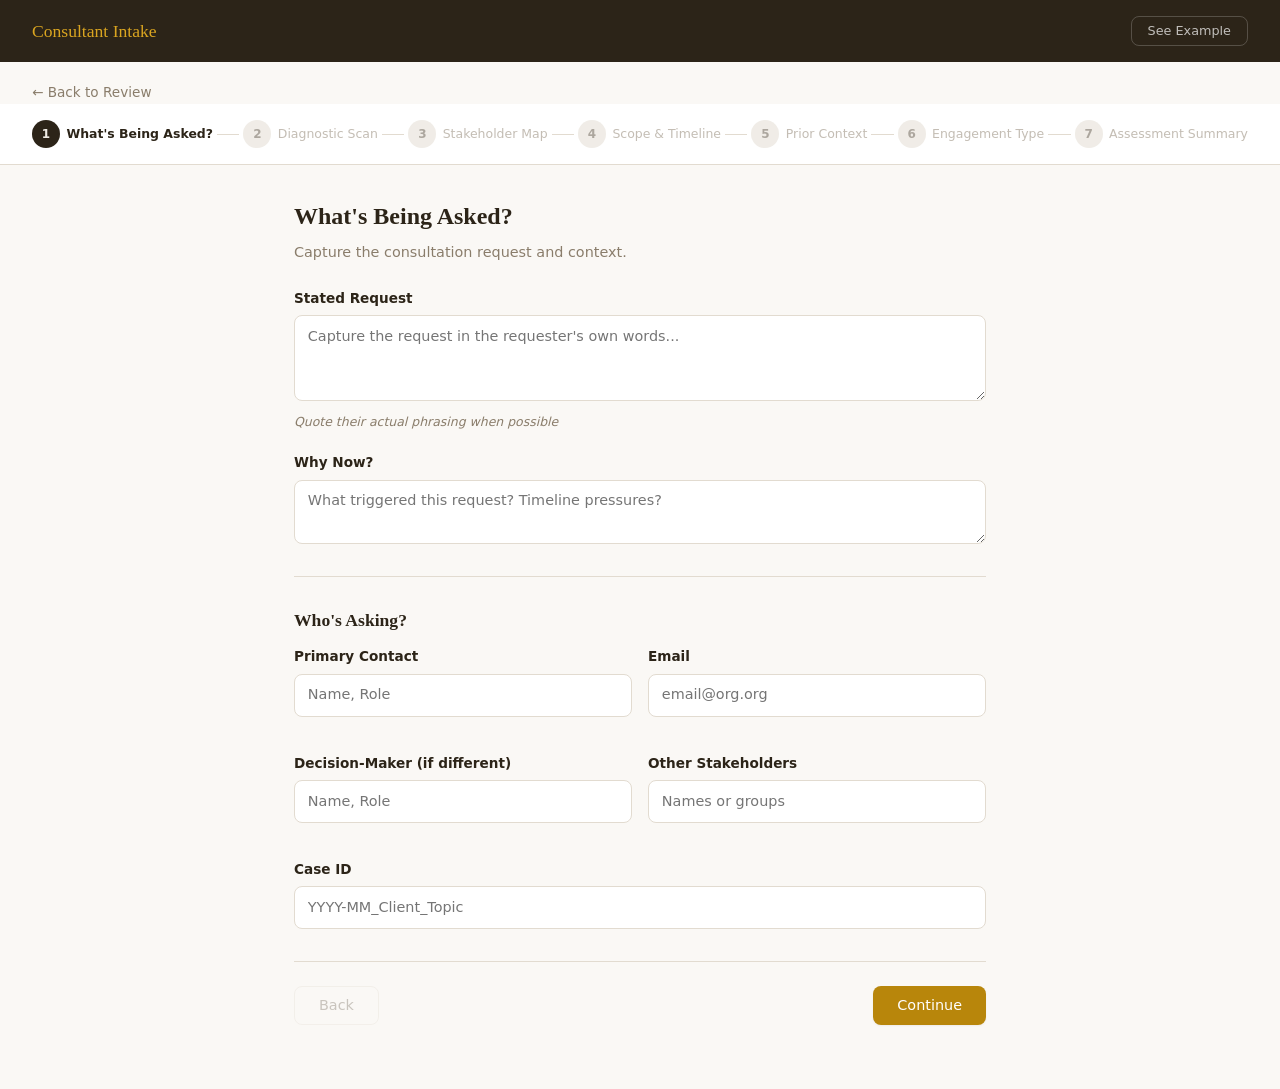
==== intake.html @ dc06e8b0 "feat: ethics consultation request portal – 4-page static demo Client-facing request portal with AI-a" ====
<!DOCTYPE html>
<html lang="en">
<head>
<meta charset="UTF-8">
<meta name="viewport" content="width=device-width, initial-scale=1.0">
<title>Consultant Intake &mdash; Ethics Consultation Service</title>
<style>
/* ═══════════════════════════════════════════════
   CONSULTANT INTAKE – Stone/Goldenrod palette
   Distinct from the client-facing navy/amber.
   This is the consultant's internal tool.
   ═══════════════════════════════════════════════ */

:root {
  --font-heading: Georgia, 'Times New Roman', serif;
  --font-body: system-ui, -apple-system, 'Segoe UI', Roboto, 'Helvetica Neue', sans-serif;
  --stone-50: #faf8f5;
  --stone-100: #f0ece4;
  --stone-200: #e2dbd0;
  --stone-300: #c9bfaf;
  --stone-400: #a99c88;
  --stone-500: #8a7d6b;
  --ink: #2c2418;
  --ink-light: #5c5040;
  --ink-muted: #8a7d6b;
  --gold: #b8860b;
  --gold-hover: #9a7009;
  --gold-light: #daa520;
  --gold-bg: #fdf8ef;
  --gold-border: #e8d5a8;
  --success: #4a7c59;
  --success-bg: #eef5f0;
  --warn: #9c6c28;
  --warn-bg: #fef9f0;
  --error: #9c3a3a;
  --border: #e2dbd0;
  --surface: #f5f0e8;
  --paper: #ffffff;
  --shadow-sm: 0 1px 2px rgba(44,36,24,0.06);
  --shadow-md: 0 4px 12px rgba(44,36,24,0.08);
  --shadow-lg: 0 8px 24px rgba(44,36,24,0.12);
  --radius: 8px;
  --radius-lg: 12px;
  --transition: 0.2s ease;
}

*, *::before, *::after { margin: 0; padding: 0; box-sizing: border-box; }
html { font-size: 16px; -webkit-font-smoothing: antialiased; text-rendering: optimizeLegibility; }
body { font-family: var(--font-body); background: var(--stone-50); color: var(--ink); line-height: 1.6; }
::selection { background: var(--gold-light); color: var(--ink); }

/* Top Bar */
.top-bar {
  background: var(--ink);
  padding: 1rem 2rem;
  display: flex;
  align-items: center;
  justify-content: space-between;
  position: sticky;
  top: 0;
  z-index: 100;
}
.top-bar h1 {
  font-family: var(--font-heading);
  font-size: 1.1rem;
  color: var(--gold-light);
  font-weight: 400;
}
.top-bar .actions { display: flex; gap: 0.5rem; }
.btn-ghost-i {
  background: transparent;
  border: 1px solid rgba(255,255,255,0.2);
  color: rgba(255,255,255,0.7);
  padding: 0.4rem 1rem;
  border-radius: var(--radius);
  font-family: var(--font-body);
  font-size: 0.8rem;
  cursor: pointer;
  transition: all var(--transition);
}
.btn-ghost-i:hover { background: rgba(255,255,255,0.1); color: #fff; }

/* Breadcrumb back link */
.back-link {
  display: inline-flex;
  align-items: center;
  gap: 0.3rem;
  color: var(--ink-muted);
  font-size: 0.85rem;
  text-decoration: none;
  margin: 1.25rem 2rem 0;
  transition: color var(--transition);
}
.back-link:hover { color: var(--ink); }

/* Stepper */
.stepper-wrap {
  background: var(--paper);
  border-bottom: 1px solid var(--border);
  padding: 0 2rem;
  overflow-x: auto;
}
.stepper {
  display: flex;
  align-items: center;
  justify-content: center;
  padding: 1rem 0;
  gap: 0;
}
.step-indicator {
  display: flex;
  align-items: center;
  gap: 0.4rem;
  opacity: 0.5;
  cursor: default;
  white-space: nowrap;
}
.step-indicator.visited { opacity: 0.8; cursor: pointer; }
.step-indicator.active { opacity: 1; }
.step-num {
  width: 28px;
  height: 28px;
  border-radius: 50%;
  background: var(--stone-200);
  color: var(--ink-light);
  font-size: 0.75rem;
  font-weight: 600;
  display: flex;
  align-items: center;
  justify-content: center;
  transition: all var(--transition);
}
.step-indicator.active .step-num { background: var(--gold); color: #fff; }
.step-indicator.visited .step-num { background: var(--ink); color: var(--stone-100); }
.step-label { font-size: 0.78rem; color: var(--ink-muted); }
.step-indicator.active .step-label { color: var(--ink); font-weight: 600; }
.step-connector { width: 24px; height: 1px; background: var(--stone-200); margin: 0 0.25rem; }

/* Main */
.main {
  max-width: 740px;
  margin: 0 auto;
  padding: 2rem 1.5rem 4rem;
}

/* Step Panels */
.step-panel { display: none; }
.step-panel.active { display: block; animation: fadeIn 0.3s ease; }
@keyframes fadeIn { from { opacity: 0; transform: translateY(8px); } to { opacity: 1; transform: translateY(0); } }

.step-title {
  font-family: var(--font-heading);
  font-size: 1.5rem;
  color: var(--ink);
  margin-bottom: 0.3rem;
}
.step-subtitle {
  font-size: 0.9rem;
  color: var(--ink-muted);
  margin-bottom: 1.5rem;
}

/* Pre-fill indicator */
.prefill-badge {
  display: inline-flex;
  align-items: center;
  gap: 0.3rem;
  background: var(--gold-bg);
  border: 1px solid var(--gold-border);
  color: var(--warn);
  font-size: 0.72rem;
  font-weight: 600;
  padding: 0.2rem 0.6rem;
  border-radius: 100px;
  margin-bottom: 1rem;
}

/* Form Elements */
.field-group { margin-bottom: 1.25rem; }
.field-group:last-child { margin-bottom: 0; }
.field-group label {
  display: block;
  font-size: 0.85rem;
  font-weight: 600;
  color: var(--ink);
  margin-bottom: 0.35rem;
}
.hint {
  font-size: 0.78rem;
  color: var(--ink-muted);
  margin-top: 0.25rem;
  font-style: italic;
}
input[type="text"], input[type="email"], input[type="date"], textarea, select {
  width: 100%;
  padding: 0.6rem 0.8rem;
  border: 1.5px solid var(--border);
  border-radius: var(--radius);
  font-family: var(--font-body);
  font-size: 0.9rem;
  color: var(--ink);
  background: var(--paper);
  transition: all var(--transition);
  line-height: 1.5;
}
input:focus, textarea:focus { outline: none; border-color: var(--gold); box-shadow: 0 0 0 3px rgba(184,134,11,0.12); }
textarea { resize: vertical; }
.field-row { display: grid; grid-template-columns: repeat(2, 1fr); gap: 1rem; }
.divider { border: none; border-top: 1px solid var(--border); margin: 1.5rem 0; }
.section-header {
  font-family: var(--font-heading);
  font-size: 1.1rem;
  color: var(--ink);
  margin: 1.8rem 0 0.8rem;
}

/* Check Items */
.check-group { display: flex; flex-direction: column; gap: 0.4rem; }
.check-item {
  display: flex;
  gap: 0.75rem;
  align-items: flex-start;
  padding: 0.75rem;
  border: 1px solid var(--border);
  border-radius: var(--radius);
  background: var(--paper);
}
.check-item input[type="checkbox"] { margin-top: 0.25rem; accent-color: var(--gold); }
.check-label { flex: 1; }
.check-title { font-weight: 600; font-size: 0.9rem; display: block; }
.check-desc { font-size: 0.8rem; color: var(--ink-muted); display: block; margin-top: 0.15rem; }

/* Cards */
.card-grid { display: grid; grid-template-columns: repeat(2, 1fr); gap: 0.75rem; margin-bottom: 1.25rem; }
.card-i {
  background: var(--paper);
  border: 2px solid var(--border);
  border-radius: var(--radius);
  padding: 1rem;
  cursor: pointer;
  transition: all var(--transition);
  text-align: center;
}
.card-i:hover { border-color: var(--gold); background: var(--gold-bg); }
.card-i.selected { border-color: var(--gold); background: var(--gold-bg); box-shadow: 0 0 0 3px rgba(184,134,11,0.12); }
.card-i-icon { font-size: 1.3rem; margin-bottom: 0.3rem; }
.card-i-title { font-size: 0.9rem; font-weight: 600; }
.card-i-desc { font-size: 0.78rem; color: var(--ink-muted); margin-top: 0.2rem; }

/* Urgency */
.urgency-options { display: flex; gap: 0.5rem; }
.urgency-option {
  flex: 1;
  padding: 0.75rem;
  border: 2px solid var(--border);
  border-radius: var(--radius);
  text-align: center;
  cursor: pointer;
  transition: all var(--transition);
}
.urgency-option:hover { border-color: var(--gold); }
.urgency-option.selected { border-color: var(--gold); background: var(--gold-bg); }
.urgency-label { font-weight: 600; font-size: 0.85rem; }
.urgency-time { font-size: 0.78rem; color: var(--ink-muted); }

/* Stakeholder Entries */
.stakeholder-entry {
  display: grid;
  grid-template-columns: 1fr 1fr;
  gap: 0.75rem;
  margin-bottom: 0.75rem;
}
.add-btn {
  background: transparent;
  border: 1px dashed var(--border);
  color: var(--ink-muted);
  padding: 0.5rem 1rem;
  border-radius: var(--radius);
  font-family: var(--font-body);
  font-size: 0.8rem;
  cursor: pointer;
  transition: all var(--transition);
}
.add-btn:hover { border-color: var(--gold); color: var(--ink); }

/* Nav Buttons */
.nav-buttons {
  display: flex;
  justify-content: space-between;
  margin-top: 2rem;
  padding-top: 1.5rem;
  border-top: 1px solid var(--border);
}
.btn-prev, .btn-next {
  padding: 0.65rem 1.5rem;
  border-radius: var(--radius);
  font-family: var(--font-body);
  font-size: 0.9rem;
  font-weight: 500;
  cursor: pointer;
  transition: all var(--transition);
  border: none;
}
.btn-prev {
  background: transparent;
  border: 1.5px solid var(--border);
  color: var(--ink-light);
}
.btn-prev:hover { border-color: var(--ink-light); color: var(--ink); }
.btn-prev:disabled { opacity: 0.3; cursor: default; }
.btn-next {
  background: var(--gold);
  color: #fff;
  box-shadow: var(--shadow-sm);
}
.btn-next:hover { background: var(--gold-hover); box-shadow: var(--shadow-md); }

/* Summary */
.summary-block-i {
  background: var(--paper);
  border: 1px solid var(--border);
  border-radius: var(--radius);
  padding: 1rem 1.25rem;
  margin-bottom: 0.75rem;
}
.summary-block-i h3 {
  font-family: var(--font-heading);
  font-size: 0.9rem;
  color: var(--gold);
  margin-bottom: 0.6rem;
  padding-bottom: 0.4rem;
  border-bottom: 1px solid var(--stone-100);
}
.summary-row-i { display: flex; padding: 0.3rem 0; font-size: 0.85rem; line-height: 1.5; }
.summary-label-i { flex: 0 0 160px; color: var(--ink-muted); font-weight: 500; }
.summary-value-i { color: var(--ink); flex: 1; }
.summary-note-i { font-size: 0.85rem; color: var(--ink); line-height: 1.5; margin-top: 0.3rem; white-space: pre-wrap; }
.summary-actions-i { display: flex; gap: 0.75rem; margin-top: 1.5rem; }
.btn-print-i {
  padding: 0.6rem 1.5rem;
  background: var(--ink);
  color: var(--paper);
  border: none;
  border-radius: var(--radius);
  font-size: 0.9rem;
  font-family: var(--font-body);
  cursor: pointer;
  font-weight: 500;
  transition: all var(--transition);
}
.btn-print-i:hover { background: var(--ink-light); }

/* Responsive */
@media (max-width: 768px) {
  .top-bar { padding: 0.75rem 1rem; }
  .stepper-wrap { padding: 0 1rem; }
  .step-label { display: none; }
  .main { padding: 1.5rem 1rem 3rem; }
  .field-row { grid-template-columns: 1fr; }
  .card-grid { grid-template-columns: 1fr; }
  .urgency-options { flex-direction: column; }
  .stakeholder-entry { grid-template-columns: 1fr; }
}
@media (max-width: 375px) {
  .top-bar { flex-direction: column; gap: 0.5rem; align-items: flex-start; }
  .nav-buttons { flex-direction: column; gap: 0.75rem; }
  .btn-prev, .btn-next { width: 100%; text-align: center; }
}
@media print {
  body { background: white; }
  .top-bar, .stepper-wrap, .nav-buttons, .summary-actions-i, .btn-ghost-i, .back-link, .prefill-badge { display: none !important; }
  .main { max-width: 100%; padding: 0; }
  .step-panel { display: none !important; }
  .step-panel[data-step="7"] { display: block !important; }
  .summary-block-i { border: 1px solid #ccc; break-inside: avoid; page-break-inside: avoid; }
}
</style>
</head>
<body>

<!-- Top Bar -->
<div class="top-bar">
  <h1>Consultant Intake</h1>
  <div class="actions">
    <button class="btn-ghost-i" id="btn-example">See Example</button>
    <button class="btn-ghost-i" id="btn-clear" style="display:none">Clear</button>
  </div>
</div>

<!-- Back Link -->
<a href="review.html" class="back-link">&larr; Back to Review</a>

<!-- Stepper -->
<div class="stepper-wrap">
  <div class="stepper" id="stepper"></div>
</div>

<!-- Main -->
<div class="main">

  <!-- STEP 1: What's Being Asked? -->
  <div class="step-panel" data-step="1">
    <h2 class="step-title">What's Being Asked?</h2>
    <p class="step-subtitle">Capture the consultation request and context.</p>
    <div id="prefill-1"></div>

    <div class="field-group">
      <label for="stated-request">Stated Request</label>
      <textarea id="stated-request" rows="3" placeholder="Capture the request in the requester's own words..."></textarea>
      <p class="hint">Quote their actual phrasing when possible</p>
    </div>
    <div class="field-group">
      <label for="why-now">Why Now?</label>
      <textarea id="why-now" rows="2" placeholder="What triggered this request? Timeline pressures?"></textarea>
    </div>

    <hr class="divider">
    <h3 class="section-header">Who's Asking?</h3>

    <div class="field-row" style="margin-bottom:1rem">
      <div class="field-group">
        <label for="primary-name">Primary Contact</label>
        <input type="text" id="primary-name" placeholder="Name, Role">
      </div>
      <div class="field-group">
        <label for="primary-email">Email</label>
        <input type="email" id="primary-email" placeholder="email@org.org">
      </div>
    </div>
    <div class="field-row" style="margin-bottom:1rem">
      <div class="field-group">
        <label for="decision-maker">Decision-Maker (if different)</label>
        <input type="text" id="decision-maker" placeholder="Name, Role">
      </div>
      <div class="field-group">
        <label for="other-stakeholders">Other Stakeholders</label>
        <input type="text" id="other-stakeholders" placeholder="Names or groups">
      </div>
    </div>
    <div class="field-group">
      <label for="case-id">Case ID</label>
      <input type="text" id="case-id" placeholder="YYYY-MM_Client_Topic">
    </div>
  </div>

  <!-- STEP 2: Diagnostic Scan -->
  <div class="step-panel" data-step="2">
    <h2 class="step-title">Diagnostic Scan</h2>
    <p class="step-subtitle">Apply the 6-problem framework. Check each that applies, then add notes.</p>

    <div class="check-group">
      <div class="check-item">
        <input type="checkbox" id="diag-meta">
        <div class="check-label">
          <span class="check-title">Meta-Concept</span>
          <span class="check-desc">What does X mean here? Are key terms clearly defined?</span>
          <textarea id="diag-meta-notes" rows="2" placeholder="What concepts need clarification?" style="margin-top:0.5rem"></textarea>
        </div>
      </div>
      <div class="check-item">
        <input type="checkbox" id="diag-complexity">
        <div class="check-label">
          <span class="check-title">Complexity</span>
          <span class="check-desc">What tensions exist? Multiple values pulling in different directions?</span>
          <textarea id="diag-complexity-notes" rows="2" placeholder="What tensions are present?" style="margin-top:0.5rem"></textarea>
        </div>
      </div>
      <div class="check-item">
        <input type="checkbox" id="diag-definition">
        <div class="check-label">
          <span class="check-title">Definition</span>
          <span class="check-desc">How do we operationalize this? What does "good" look like?</span>
          <textarea id="diag-definition-notes" rows="2" placeholder="What needs to be operationalized?" style="margin-top:0.5rem"></textarea>
        </div>
      </div>
      <div class="check-item">
        <input type="checkbox" id="diag-downselect">
        <div class="check-label">
          <span class="check-title">Down-Selection</span>
          <span class="check-desc">Which approach should be pursued? What are the options?</span>
          <textarea id="diag-downselect-notes" rows="2" placeholder="What options exist?" style="margin-top:0.5rem"></textarea>
        </div>
      </div>
      <div class="check-item">
        <input type="checkbox" id="diag-perspective">
        <div class="check-label">
          <span class="check-title">Multiple-Perspective</span>
          <span class="check-desc">Whose interests are at stake? Who sees it differently?</span>
          <textarea id="diag-perspective-notes" rows="2" placeholder="Whose interests are at stake?" style="margin-top:0.5rem"></textarea>
        </div>
      </div>
      <div class="check-item">
        <input type="checkbox" id="diag-learning">
        <div class="check-label">
          <span class="check-title">Learning</span>
          <span class="check-desc">What don't we know yet? What questions remain?</span>
          <textarea id="diag-learning-notes" rows="2" placeholder="What needs to be investigated?" style="margin-top:0.5rem"></textarea>
        </div>
      </div>
    </div>
  </div>

  <!-- STEP 3: Stakeholder Map -->
  <div class="step-panel" data-step="3">
    <h2 class="step-title">Stakeholder Map</h2>
    <p class="step-subtitle">Who has a stake in this situation?</p>
    <div id="prefill-3"></div>

    <h3 class="section-header" style="margin-top:0">Primary Stakeholders</h3>
    <div id="primary-stakeholders">
      <div class="stakeholder-entry">
        <div class="field-group"><label>Name / Group</label><input type="text" class="sh-primary-name" placeholder="Who?"></div>
        <div class="field-group"><label>Interest / Stake</label><input type="text" class="sh-primary-interest" placeholder="What do they care about?"></div>
      </div>
      <div class="stakeholder-entry">
        <div class="field-group"><label>Name / Group</label><input type="text" class="sh-primary-name" placeholder="Who?"></div>
        <div class="field-group"><label>Interest / Stake</label><input type="text" class="sh-primary-interest" placeholder="What do they care about?"></div>
      </div>
    </div>
    <button class="add-btn" onclick="addPrimaryStakeholder()">+ Add stakeholder</button>

    <h3 class="section-header">Secondary / Affected Parties</h3>
    <div id="secondary-stakeholders">
      <div class="stakeholder-entry">
        <div class="field-group"><label>Name / Group</label><input type="text" class="sh-secondary-name" placeholder="Who?"></div>
        <div class="field-group"><label>Interest / Stake</label><input type="text" class="sh-secondary-interest" placeholder="What do they care about?"></div>
      </div>
      <div class="stakeholder-entry">
        <div class="field-group"><label>Name / Group</label><input type="text" class="sh-secondary-name" placeholder="Who?"></div>
        <div class="field-group"><label>Interest / Stake</label><input type="text" class="sh-secondary-interest" placeholder="What do they care about?"></div>
      </div>
    </div>

    <h3 class="section-header">Missing Voices</h3>
    <div class="check-group" style="margin-bottom:1rem">
      <div class="check-item">
        <input type="checkbox" id="mv-lmic"><div class="check-label"><span class="check-title">LMIC researchers / partners</span></div>
      </div>
      <div class="check-item">
        <input type="checkbox" id="mv-community"><div class="check-label"><span class="check-title">Community members / participants</span></div>
      </div>
      <div class="check-item">
        <input type="checkbox" id="mv-junior"><div class="check-label"><span class="check-title">Junior / early-career researchers</span></div>
      </div>
      <div class="check-item">
        <input type="checkbox" id="mv-funders"><div class="check-label"><span class="check-title">Funders / institutional leadership</span></div>
      </div>
    </div>
    <div class="field-group">
      <label for="mv-notes">Missing voices notes</label>
      <textarea id="mv-notes" rows="2" placeholder="Who else should be heard?"></textarea>
    </div>
  </div>

  <!-- STEP 4: Scope & Timeline -->
  <div class="step-panel" data-step="4">
    <h2 class="step-title">Scope &amp; Timeline</h2>
    <p class="step-subtitle">Define boundaries and pace.</p>

    <div class="field-group">
      <label for="in-scope">In Scope</label>
      <textarea id="in-scope" rows="3" placeholder="What will this consultation address?"></textarea>
    </div>
    <div class="field-group">
      <label for="out-scope">Out of Scope</label>
      <textarea id="out-scope" rows="2" placeholder="What is explicitly excluded?"></textarea>
    </div>

    <hr class="divider">
    <h3 class="section-header">Key Dates</h3>
    <div class="field-row" style="margin-bottom:0.75rem">
      <div class="field-group"><label for="ms-consult">Initial Consultation</label><input type="date" id="ms-consult"></div>
      <div class="field-group"><label for="ms-draft">Draft Due</label><input type="date" id="ms-draft"></div>
    </div>
    <div class="field-row" style="margin-bottom:1rem">
      <div class="field-group"><label for="ms-final">Final Delivery</label><input type="date" id="ms-final"></div>
      <div class="field-group"><label for="ms-deadline">Decision Deadline</label><input type="date" id="ms-deadline"></div>
    </div>

    <h3 class="section-header">Urgency</h3>
    <div class="urgency-options" id="urgency-options">
      <div class="urgency-option" data-urgency="urgent" onclick="selectUrgency(this)">
        <div class="urgency-label">Urgent</div>
        <div class="urgency-time">Within 1 week</div>
      </div>
      <div class="urgency-option" data-urgency="standard" onclick="selectUrgency(this)">
        <div class="urgency-label">Standard</div>
        <div class="urgency-time">2&ndash;4 weeks</div>
      </div>
      <div class="urgency-option" data-urgency="flexible" onclick="selectUrgency(this)">
        <div class="urgency-label">Flexible</div>
        <div class="urgency-time">No hard deadline</div>
      </div>
    </div>
  </div>

  <!-- STEP 5: Prior Context -->
  <div class="step-panel" data-step="5">
    <h2 class="step-title">Prior Context</h2>
    <p class="step-subtitle">What already exists that's relevant?</p>
    <div id="prefill-5"></div>

    <div class="check-group" style="margin-bottom:1.25rem">
      <div class="check-item">
        <input type="checkbox" id="pc-prior"><div class="check-label"><span class="check-title">Prior consultations on this topic</span>
        <textarea id="pc-prior-notes" rows="2" placeholder="Details..." style="margin-top:0.4rem"></textarea></div>
      </div>
      <div class="check-item">
        <input type="checkbox" id="pc-policies"><div class="check-label"><span class="check-title">Existing policies / guidance</span>
        <textarea id="pc-policies-notes" rows="2" placeholder="What exists?" style="margin-top:0.4rem"></textarea></div>
      </div>
      <div class="check-item">
        <input type="checkbox" id="pc-precedents"><div class="check-label"><span class="check-title">Precedents</span>
        <textarea id="pc-precedents-notes" rows="2" placeholder="Similar cases?" style="margin-top:0.4rem"></textarea></div>
      </div>
    </div>

    <h3 class="section-header">Key Documents</h3>
    <div id="key-documents">
      <div class="field-row" style="margin-bottom:0.75rem">
        <div class="field-group"><label>Document</label><input type="text" class="doc-name" placeholder="Document name"></div>
        <div class="field-group"><label>Location / Status</label><input type="text" class="doc-location" placeholder="Where to find it"></div>
      </div>
      <div class="field-row" style="margin-bottom:0.75rem">
        <div class="field-group"><label>Document</label><input type="text" class="doc-name" placeholder="Document name"></div>
        <div class="field-group"><label>Location / Status</label><input type="text" class="doc-location" placeholder="Where to find it"></div>
      </div>
    </div>
    <button class="add-btn" onclick="addDocument()">+ Add document</button>

    <hr class="divider">
    <h3 class="section-header">Expert Resources</h3>
    <div id="expert-resources">
      <div class="field-row" style="margin-bottom:0.75rem">
        <div class="field-group"><label>Expert</label><input type="text" class="expert-name" placeholder="Name, domain"></div>
        <div class="field-group"><label>Status</label><input type="text" class="expert-status" placeholder="Consulted? Available?"></div>
      </div>
    </div>
    <button class="add-btn" onclick="addExpert()">+ Add expert</button>
  </div>

  <!-- STEP 6: Engagement Type -->
  <div class="step-panel" data-step="6">
    <h2 class="step-title">Engagement Type</h2>
    <p class="step-subtitle">What kind of engagement does this request warrant?</p>

    <div class="card-grid" id="engagement-cards">
      <div class="card-i" data-engagement="full" onclick="selectEngagement(this)">
        <div class="card-i-icon">&#9670;</div>
        <div class="card-i-title">Full Consult</div>
        <div class="card-i-desc">5-phase process with formal deliverables.</div>
      </div>
      <div class="card-i" data-engagement="quick" onclick="selectEngagement(this)">
        <div class="card-i-icon">&#9656;</div>
        <div class="card-i-title">Quick Guidance</div>
        <div class="card-i-desc">Light-touch response, 1&ndash;2 pages.</div>
      </div>
      <div class="card-i" data-engagement="meeting" onclick="selectEngagement(this)">
        <div class="card-i-icon">&#9673;</div>
        <div class="card-i-title">Meeting Facilitation</div>
        <div class="card-i-desc">Structured discussion support.</div>
      </div>
      <div class="card-i" data-engagement="review" onclick="selectEngagement(this)">
        <div class="card-i-icon">&#9998;</div>
        <div class="card-i-title">Document Review</div>
        <div class="card-i-desc">Review and annotate existing drafts.</div>
      </div>
    </div>

    <div class="field-group">
      <label for="engagement-rationale">Rationale</label>
      <textarea id="engagement-rationale" rows="3" placeholder="Why this engagement type?"></textarea>
    </div>

    <hr class="divider">
    <h3 class="section-header">Expected Deliverables</h3>
    <div class="check-group">
      <div class="check-item"><input type="checkbox" id="del-memo"><div class="check-label"><span class="check-title">Guidance memo</span></div></div>
      <div class="check-item"><input type="checkbox" id="del-brief"><div class="check-label"><span class="check-title">Synthesis brief</span></div></div>
      <div class="check-item"><input type="checkbox" id="del-policy"><div class="check-label"><span class="check-title">Policy skeleton</span></div></div>
      <div class="check-item"><input type="checkbox" id="del-meeting"><div class="check-label"><span class="check-title">Meeting facilitation</span></div></div>
      <div class="check-item">
        <input type="checkbox" id="del-other">
        <div class="check-label">
          <span class="check-title">Other</span>
          <input type="text" id="del-other-text" placeholder="Specify..." style="margin-top:0.4rem">
        </div>
      </div>
    </div>
  </div>

  <!-- STEP 7: Assessment Summary -->
  <div class="step-panel" data-step="7">
    <h2 class="step-title">Assessment Summary</h2>
    <p class="step-subtitle">Auto-generated from your inputs. Review, then print or share.</p>
    <div id="summary-container"></div>
    <div class="summary-actions-i">
      <button class="btn-print-i" onclick="window.print()">Print Summary</button>
      <button class="btn-ghost-i" style="color:var(--ink-light);border-color:var(--border)" onclick="goToStep(1)">Edit Responses</button>
    </div>
  </div>

  <!-- Nav -->
  <div class="nav-buttons">
    <button class="btn-prev" id="btn-prev" onclick="prevStep()">Back</button>
    <button class="btn-next" id="btn-next" onclick="nextStep()">Continue</button>
  </div>
</div>

<script src="js/shared.js"></script>
<script src="js/intake.js"></script>
</body>
</html>
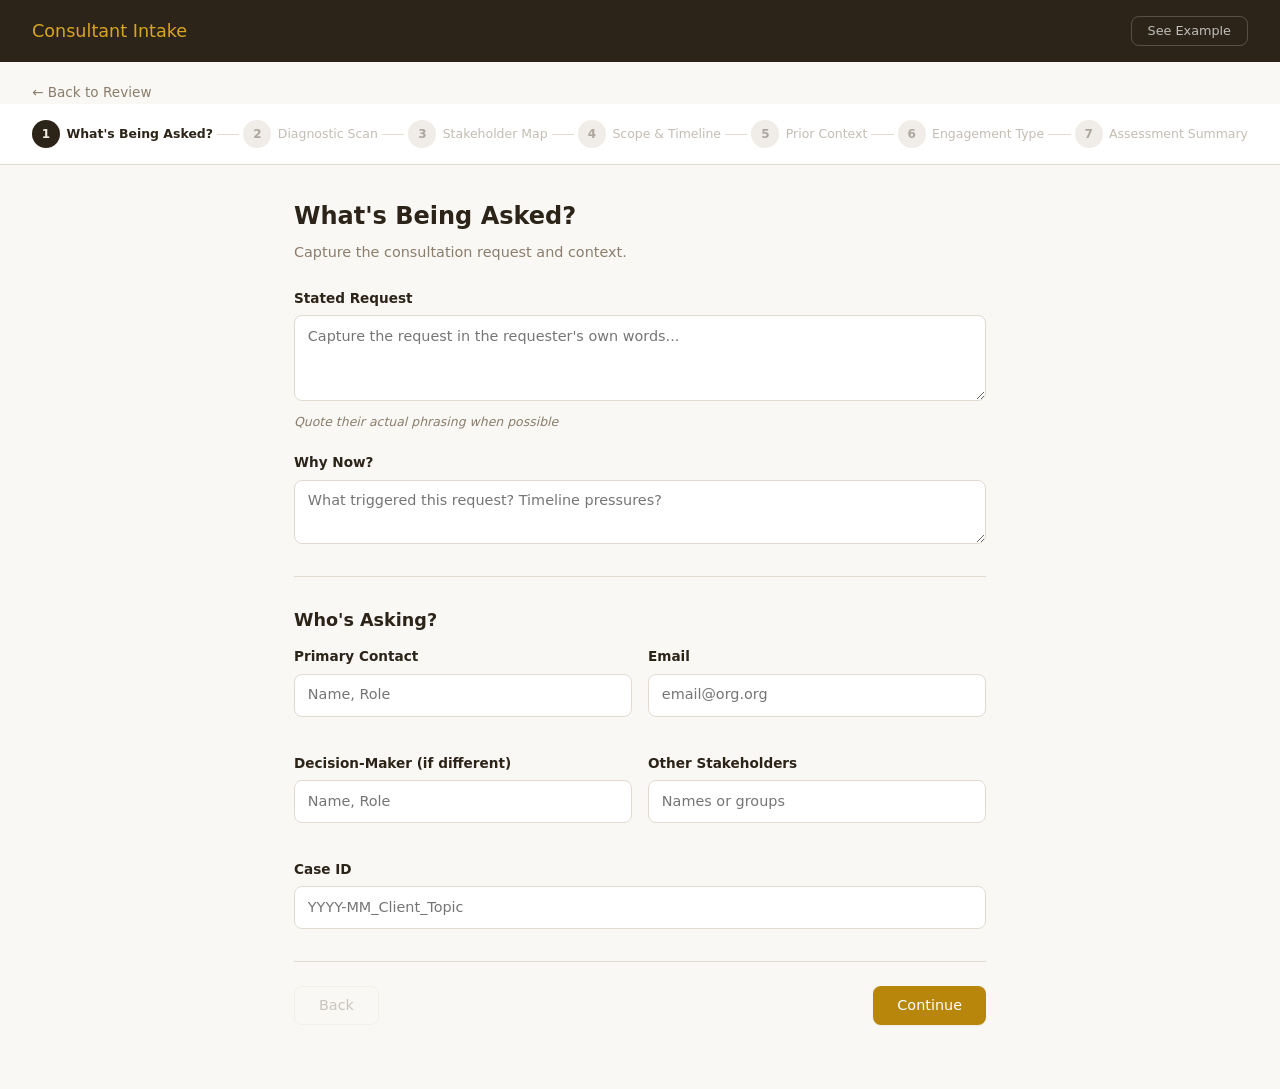
==== commit 9bda3ff3: "fix: human diagnostic labels, demo flow through intake Rename abstract framework labels to plain lan" ====
--- a/intake.html
+++ b/intake.html
@@ -3,6 +3,7 @@
 <head>
 <meta charset="UTF-8">
 <meta name="viewport" content="width=device-width, initial-scale=1.0">
+<link rel="icon" href="favicon.svg" type="image/svg+xml">
 <title>Consultant Intake &mdash; Ethics Consultation Service</title>
 <style>
 /* ═══════════════════════════════════════════════
@@ -12,7 +13,7 @@
    ═══════════════════════════════════════════════ */
 
 :root {
-  --font-heading: Georgia, 'Times New Roman', serif;
+  --font-heading: system-ui, -apple-system, 'Segoe UI', Roboto, 'Helvetica Neue', sans-serif;
   --font-body: system-ui, -apple-system, 'Segoe UI', Roboto, 'Helvetica Neue', sans-serif;
   --stone-50: #faf8f5;
   --stone-100: #f0ece4;
@@ -243,6 +244,7 @@
 }
 .card-i:hover { border-color: var(--gold); background: var(--gold-bg); }
 .card-i.selected { border-color: var(--gold); background: var(--gold-bg); box-shadow: 0 0 0 3px rgba(184,134,11,0.12); }
+.card-i:focus-visible { outline: none; border-color: var(--gold); box-shadow: 0 0 0 3px rgba(184,134,11,0.18); }
 .card-i-icon { font-size: 1.3rem; margin-bottom: 0.3rem; }
 .card-i-title { font-size: 0.9rem; font-weight: 600; }
 .card-i-desc { font-size: 0.78rem; color: var(--ink-muted); margin-top: 0.2rem; }
@@ -260,6 +262,7 @@
 }
 .urgency-option:hover { border-color: var(--gold); }
 .urgency-option.selected { border-color: var(--gold); background: var(--gold-bg); }
+.urgency-option:focus-visible { outline: none; border-color: var(--gold); box-shadow: 0 0 0 3px rgba(184,134,11,0.18); }
 .urgency-label { font-weight: 600; font-size: 0.85rem; }
 .urgency-time { font-size: 0.78rem; color: var(--ink-muted); }
 
@@ -446,45 +449,45 @@
   <!-- STEP 2: Diagnostic Scan -->
   <div class="step-panel" data-step="2">
     <h2 class="step-title">Diagnostic Scan</h2>
-    <p class="step-subtitle">Apply the 6-problem framework. Check each that applies, then add notes.</p>
+    <p class="step-subtitle">What kind of problem is this? Check each that applies, then add notes.</p>
 
     <div class="check-group">
       <div class="check-item">
         <input type="checkbox" id="diag-meta">
         <div class="check-label">
-          <span class="check-title">Meta-Concept</span>
-          <span class="check-desc">What does X mean here? Are key terms clearly defined?</span>
+          <span class="check-title">Unclear Terms</span>
+          <span class="check-desc">Are key terms being used differently by different people?</span>
           <textarea id="diag-meta-notes" rows="2" placeholder="What concepts need clarification?" style="margin-top:0.5rem"></textarea>
         </div>
       </div>
       <div class="check-item">
         <input type="checkbox" id="diag-complexity">
         <div class="check-label">
-          <span class="check-title">Complexity</span>
-          <span class="check-desc">What tensions exist? Multiple values pulling in different directions?</span>
+          <span class="check-title">Competing Values</span>
+          <span class="check-desc">Are multiple values pulling in different directions?</span>
           <textarea id="diag-complexity-notes" rows="2" placeholder="What tensions are present?" style="margin-top:0.5rem"></textarea>
         </div>
       </div>
       <div class="check-item">
         <input type="checkbox" id="diag-definition">
         <div class="check-label">
-          <span class="check-title">Definition</span>
-          <span class="check-desc">How do we operationalize this? What does "good" look like?</span>
-          <textarea id="diag-definition-notes" rows="2" placeholder="What needs to be operationalized?" style="margin-top:0.5rem"></textarea>
+          <span class="check-title">What Counts?</span>
+          <span class="check-desc">Do people agree on what "good" looks like here?</span>
+          <textarea id="diag-definition-notes" rows="2" placeholder="What needs to be defined or measured?" style="margin-top:0.5rem"></textarea>
         </div>
       </div>
       <div class="check-item">
         <input type="checkbox" id="diag-downselect">
         <div class="check-label">
-          <span class="check-title">Down-Selection</span>
-          <span class="check-desc">Which approach should be pursued? What are the options?</span>
+          <span class="check-title">Options to Weigh</span>
+          <span class="check-desc">Are there multiple approaches, and someone needs to choose?</span>
           <textarea id="diag-downselect-notes" rows="2" placeholder="What options exist?" style="margin-top:0.5rem"></textarea>
         </div>
       </div>
       <div class="check-item">
         <input type="checkbox" id="diag-perspective">
         <div class="check-label">
-          <span class="check-title">Multiple-Perspective</span>
+          <span class="check-title">Different Viewpoints</span>
           <span class="check-desc">Whose interests are at stake? Who sees it differently?</span>
           <textarea id="diag-perspective-notes" rows="2" placeholder="Whose interests are at stake?" style="margin-top:0.5rem"></textarea>
         </div>
@@ -492,8 +495,8 @@
       <div class="check-item">
         <input type="checkbox" id="diag-learning">
         <div class="check-label">
-          <span class="check-title">Learning</span>
-          <span class="check-desc">What don't we know yet? What questions remain?</span>
+          <span class="check-title">Open Questions</span>
+          <span class="check-desc">What don't we know yet? What needs investigating?</span>
           <textarea id="diag-learning-notes" rows="2" placeholder="What needs to be investigated?" style="margin-top:0.5rem"></textarea>
         </div>
       </div>
@@ -579,15 +582,15 @@
 
     <h3 class="section-header">Urgency</h3>
     <div class="urgency-options" id="urgency-options">
-      <div class="urgency-option" data-urgency="urgent" onclick="selectUrgency(this)">
+      <div class="urgency-option" data-urgency="urgent" role="button" tabindex="0" aria-pressed="false" onclick="selectUrgency(this)" onkeydown="handleUrgencyKey(event, this)">
         <div class="urgency-label">Urgent</div>
         <div class="urgency-time">Within 1 week</div>
       </div>
-      <div class="urgency-option" data-urgency="standard" onclick="selectUrgency(this)">
+      <div class="urgency-option" data-urgency="standard" role="button" tabindex="0" aria-pressed="false" onclick="selectUrgency(this)" onkeydown="handleUrgencyKey(event, this)">
         <div class="urgency-label">Standard</div>
         <div class="urgency-time">2&ndash;4 weeks</div>
       </div>
-      <div class="urgency-option" data-urgency="flexible" onclick="selectUrgency(this)">
+      <div class="urgency-option" data-urgency="flexible" role="button" tabindex="0" aria-pressed="false" onclick="selectUrgency(this)" onkeydown="handleUrgencyKey(event, this)">
         <div class="urgency-label">Flexible</div>
         <div class="urgency-time">No hard deadline</div>
       </div>
@@ -645,22 +648,22 @@
     <p class="step-subtitle">What kind of engagement does this request warrant?</p>
 
     <div class="card-grid" id="engagement-cards">
-      <div class="card-i" data-engagement="full" onclick="selectEngagement(this)">
+      <div class="card-i" data-engagement="full" role="button" tabindex="0" aria-pressed="false" onclick="selectEngagement(this)" onkeydown="handleEngagementKey(event, this)">
         <div class="card-i-icon">&#9670;</div>
         <div class="card-i-title">Full Consult</div>
         <div class="card-i-desc">5-phase process with formal deliverables.</div>
       </div>
-      <div class="card-i" data-engagement="quick" onclick="selectEngagement(this)">
+      <div class="card-i" data-engagement="quick" role="button" tabindex="0" aria-pressed="false" onclick="selectEngagement(this)" onkeydown="handleEngagementKey(event, this)">
         <div class="card-i-icon">&#9656;</div>
         <div class="card-i-title">Quick Guidance</div>
         <div class="card-i-desc">Light-touch response, 1&ndash;2 pages.</div>
       </div>
-      <div class="card-i" data-engagement="meeting" onclick="selectEngagement(this)">
+      <div class="card-i" data-engagement="meeting" role="button" tabindex="0" aria-pressed="false" onclick="selectEngagement(this)" onkeydown="handleEngagementKey(event, this)">
         <div class="card-i-icon">&#9673;</div>
         <div class="card-i-title">Meeting Facilitation</div>
         <div class="card-i-desc">Structured discussion support.</div>
       </div>
-      <div class="card-i" data-engagement="review" onclick="selectEngagement(this)">
+      <div class="card-i" data-engagement="review" role="button" tabindex="0" aria-pressed="false" onclick="selectEngagement(this)" onkeydown="handleEngagementKey(event, this)">
         <div class="card-i-icon">&#9998;</div>
         <div class="card-i-title">Document Review</div>
         <div class="card-i-desc">Review and annotate existing drafts.</div>
